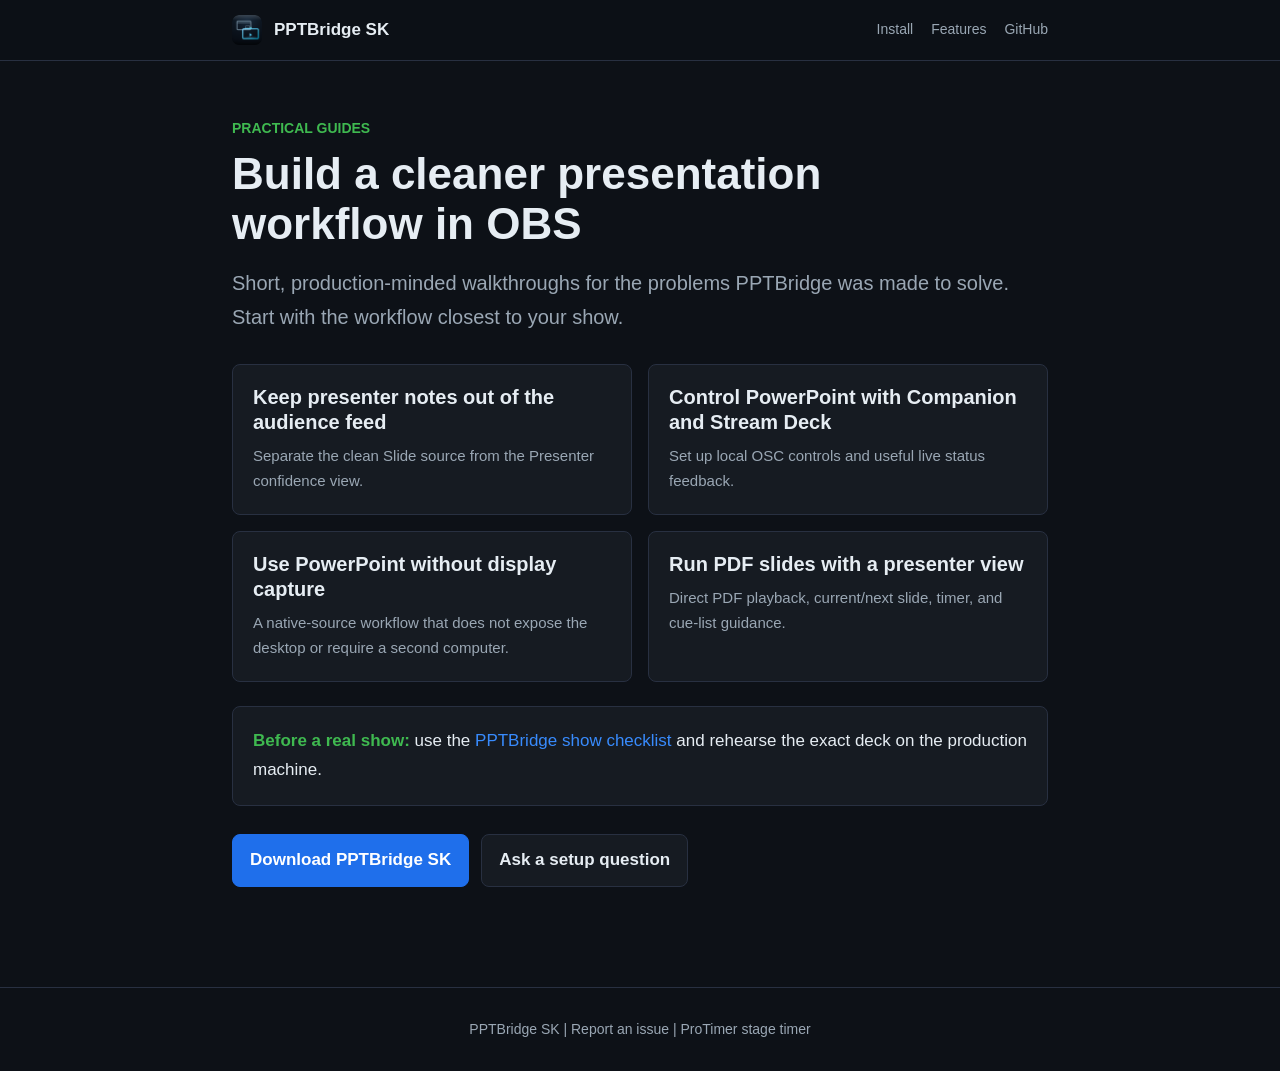
==== docs/guides/index.html @ 7652a82d "Add practical presentation workflow guides" ====
<!doctype html>
<html lang="en">
<head>
  <meta charset="utf-8" />
  <meta name="viewport" content="width=device-width, initial-scale=1" />
  <title>PPTBridge SK Guides - PowerPoint and PDF workflows in OBS</title>
  <meta name="description" content="Practical PPTBridge SK guides for clean PowerPoint and PDF slides, presenter notes, Bitfocus Companion, Stream Deck, and native OBS workflows." />
  <link rel="canonical" href="https://srdjankotarlic.github.io/pptbridge-sk-obs/guides/" />
  <link rel="icon" type="image/png" href="../assets/favicon.png" />
  <link rel="stylesheet" href="guide.css" />
</head>
<body>
<header class="site-header">
  <div class="wrap">
    <img src="../assets/favicon.png" alt="" />
    <a class="brand" href="../">PPTBridge SK</a>
    <nav><a href="../#install">Install</a><a href="../#features">Features</a><a href="https://github.com/srdjankotarlic/pptbridge-sk-obs">GitHub</a></nav>
  </div>
</header>
<main>
  <div class="wrap">
    <div class="eyebrow">Practical guides</div>
    <h1>Build a cleaner presentation workflow in OBS</h1>
    <p class="lede">Short, production-minded walkthroughs for the problems PPTBridge was made to solve. Start with the workflow closest to your show.</p>
    <div class="guide-grid">
      <article class="card"><a href="powerpoint-presenter-notes-obs.html"><h2>Keep presenter notes out of the audience feed</h2><p>Separate the clean Slide source from the Presenter confidence view.</p></a></article>
      <article class="card"><a href="companion-stream-deck-powerpoint-obs.html"><h2>Control PowerPoint with Companion and Stream Deck</h2><p>Set up local OSC controls and useful live status feedback.</p></a></article>
      <article class="card"><a href="powerpoint-obs-without-display-capture.html"><h2>Use PowerPoint without display capture</h2><p>A native-source workflow that does not expose the desktop or require a second computer.</p></a></article>
      <article class="card"><a href="pdf-slides-presenter-view-obs.html"><h2>Run PDF slides with a presenter view</h2><p>Direct PDF playback, current/next slide, timer, and cue-list guidance.</p></a></article>
    </div>
    <div class="callout"><strong>Before a real show:</strong> use the <a href="https://github.com/srdjankotarlic/pptbridge-sk-obs/blob/main/native-plugin/companion/PPTBridge-SK-Show-Checklist.md">PPTBridge show checklist</a> and rehearse the exact deck on the production machine.</div>
    <div class="cta-row"><a class="btn primary" href="https://github.com/srdjankotarlic/pptbridge-sk-obs/releases">Download PPTBridge SK</a><a class="btn secondary" href="https://github.com/srdjankotarlic/pptbridge-sk-obs/discussions">Ask a setup question</a></div>
  </div>
</main>
<footer><div class="wrap"><a href="../">PPTBridge SK</a> | <a href="https://github.com/srdjankotarlic/pptbridge-sk-obs/issues">Report an issue</a> | <a href="https://srdjankotarlic.github.io/protimer/">ProTimer stage timer</a></div></footer>
</body>
</html>
---- docs/guides/guide.css ----
:root {
  --bg: #0d1117;
  --panel: #161b22;
  --panel2: #1c2330;
  --line: #283041;
  --text: #e6edf3;
  --muted: #9aa7b4;
  --accent: #1f6feb;
  --accent2: #388bfd;
  --green: #3fb950;
  --radius: 8px;
  --maxw: 860px;
}

* { box-sizing: border-box; }
html { scroll-behavior: smooth; }
body {
  margin: 0;
  background: var(--bg);
  color: var(--text);
  font: 17px/1.7 -apple-system, BlinkMacSystemFont, "Segoe UI", Roboto, Helvetica, Arial, sans-serif;
  -webkit-font-smoothing: antialiased;
}
a { color: var(--accent2); text-decoration: none; }
a:hover { text-decoration: underline; }
img { max-width: 100%; height: auto; }
.wrap { max-width: var(--maxw); margin: 0 auto; padding: 0 22px; }
.site-header {
  position: sticky;
  top: 0;
  z-index: 10;
  border-bottom: 1px solid var(--line);
  background: rgba(13, 17, 23, 0.9);
  backdrop-filter: blur(8px);
}
.site-header .wrap { min-height: 60px; display: flex; align-items: center; gap: 12px; }
.site-header img { width: 30px; height: 30px; border-radius: 7px; }
.brand { color: var(--text); font-weight: 700; }
.site-header nav { margin-left: auto; display: flex; gap: 18px; font-size: 14px; }
.site-header nav a { color: var(--muted); }
main { padding: 56px 0 72px; }
.eyebrow { color: var(--green); font-size: 14px; font-weight: 700; text-transform: uppercase; }
h1 { margin: 8px 0 16px; max-width: 780px; font-size: 44px; line-height: 1.15; letter-spacing: 0; }
h2 { margin: 48px 0 12px; font-size: 28px; line-height: 1.25; letter-spacing: 0; }
h3 { margin: 28px 0 8px; font-size: 20px; letter-spacing: 0; }
.lede { margin: 0 0 26px; color: var(--muted); font-size: 20px; }
.meta { display: flex; flex-wrap: wrap; gap: 8px; margin: 0 0 30px; }
.meta span { border: 1px solid var(--line); border-radius: 999px; padding: 3px 10px; color: var(--muted); font-size: 13px; }
.cta-row { display: flex; flex-wrap: wrap; gap: 12px; margin: 28px 0; }
.btn { display: inline-block; border: 1px solid var(--line); border-radius: var(--radius); padding: 11px 17px; font-weight: 650; }
.btn.primary { background: var(--accent); border-color: var(--accent); color: #fff; }
.btn.secondary { background: var(--panel); color: var(--text); }
.callout, .checklist, .card {
  margin: 24px 0;
  border: 1px solid var(--line);
  border-radius: var(--radius);
  background: var(--panel);
  padding: 20px;
}
.callout strong { color: var(--green); }
.checklist ul, ol, ul { padding-left: 24px; }
li { margin: 8px 0; }
code { border: 1px solid var(--line); border-radius: 6px; background: var(--panel2); padding: 1px 6px; font-size: 0.9em; }
pre { overflow-x: auto; border: 1px solid var(--line); border-radius: var(--radius); background: var(--panel); padding: 16px; }
pre code { border: 0; background: transparent; padding: 0; }
.shot { margin: 30px 0; border: 1px solid var(--line); border-radius: var(--radius); display: block; }
.guide-grid { display: grid; grid-template-columns: repeat(2, minmax(0, 1fr)); gap: 16px; margin-top: 30px; }
.card { margin: 0; }
.card h2, .card h3 { margin: 0 0 8px; font-size: 20px; }
.card p { margin: 0; color: var(--muted); font-size: 15px; }
.card a { display: block; color: var(--text); }
.card a:hover { text-decoration: none; }
.card a:hover h2, .card a:hover h3 { color: var(--accent2); }
.next { margin-top: 54px; padding-top: 28px; border-top: 1px solid var(--line); }
footer { border-top: 1px solid var(--line); padding: 30px 0; color: var(--muted); font-size: 14px; text-align: center; }
footer a { color: var(--muted); }

@media (max-width: 680px) {
  body { font-size: 16px; }
  .site-header nav a:not(:last-child) { display: none; }
  main { padding-top: 38px; }
  h1 { font-size: 32px; overflow-wrap: anywhere; }
  .lede { font-size: 18px; }
  .guide-grid { grid-template-columns: 1fr; }
  .cta-row { flex-direction: column; }
  .btn { text-align: center; }
}
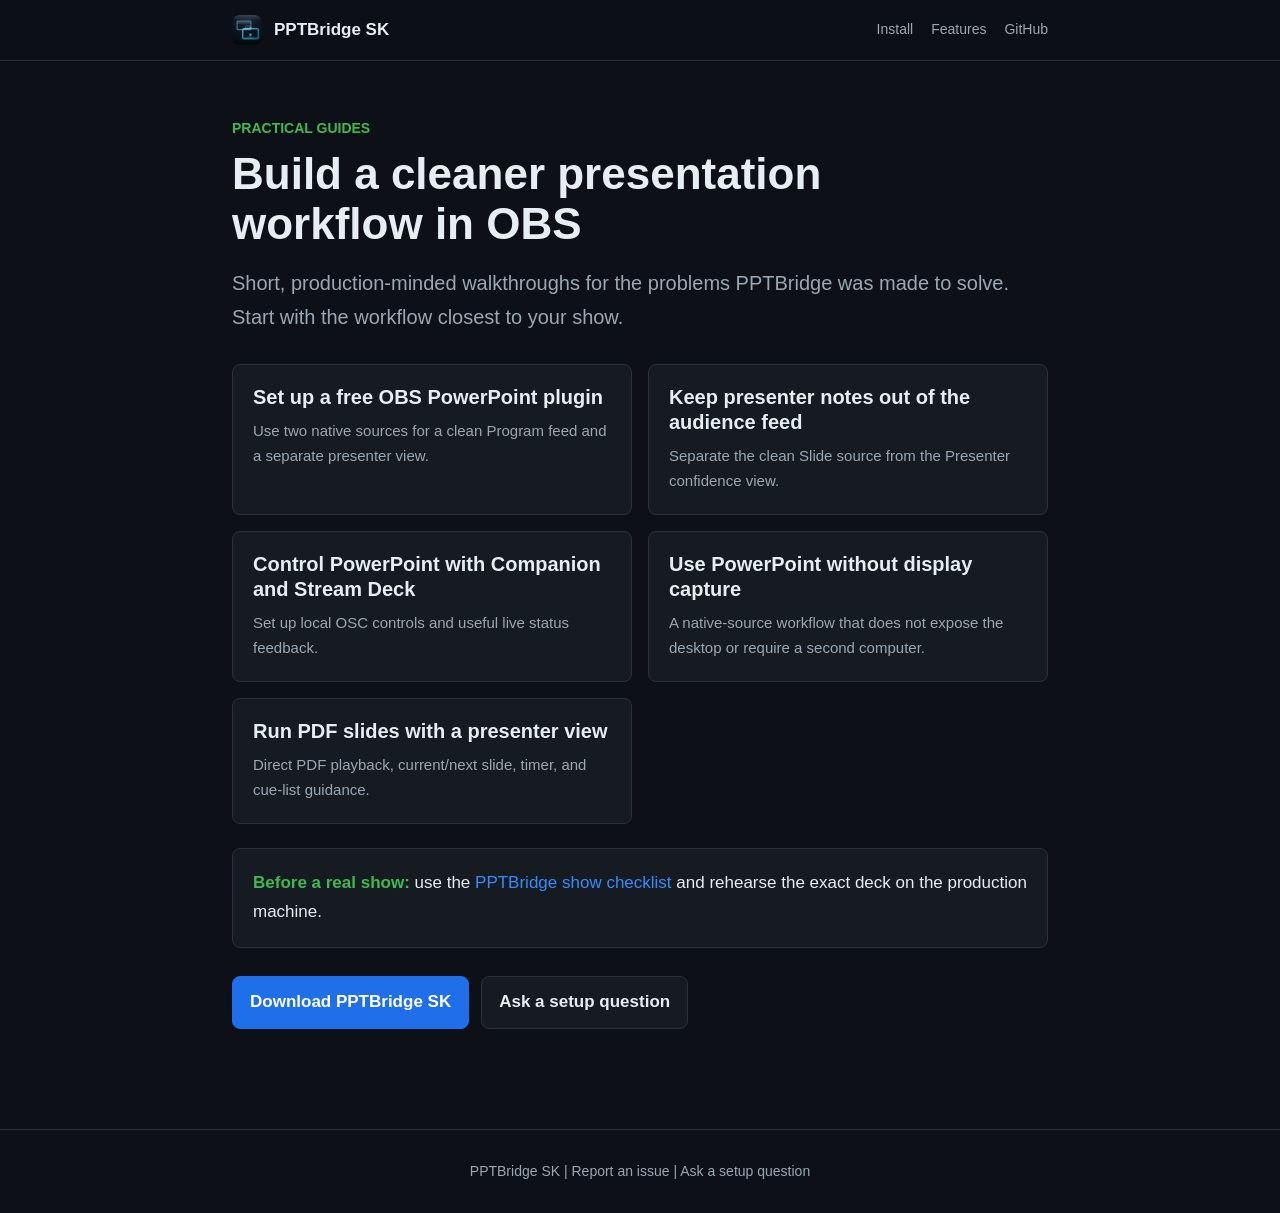
==== commit d4eb946a: "Improve PPTBridge search discovery and demo" ====
--- a/docs/guides/index.html
+++ b/docs/guides/index.html
@@ -23,6 +23,7 @@
     <h1>Build a cleaner presentation workflow in OBS</h1>
     <p class="lede">Short, production-minded walkthroughs for the problems PPTBridge was made to solve. Start with the workflow closest to your show.</p>
     <div class="guide-grid">
+      <article class="card"><a href="obs-powerpoint-plugin.html"><h2>Set up a free OBS PowerPoint plugin</h2><p>Use two native sources for a clean Program feed and a separate presenter view.</p></a></article>
       <article class="card"><a href="powerpoint-presenter-notes-obs.html"><h2>Keep presenter notes out of the audience feed</h2><p>Separate the clean Slide source from the Presenter confidence view.</p></a></article>
       <article class="card"><a href="companion-stream-deck-powerpoint-obs.html"><h2>Control PowerPoint with Companion and Stream Deck</h2><p>Set up local OSC controls and useful live status feedback.</p></a></article>
       <article class="card"><a href="powerpoint-obs-without-display-capture.html"><h2>Use PowerPoint without display capture</h2><p>A native-source workflow that does not expose the desktop or require a second computer.</p></a></article>
@@ -32,6 +33,6 @@
     <div class="cta-row"><a class="btn primary" href="https://github.com/srdjankotarlic/pptbridge-sk-obs/releases">Download PPTBridge SK</a><a class="btn secondary" href="https://github.com/srdjankotarlic/pptbridge-sk-obs/discussions">Ask a setup question</a></div>
   </div>
 </main>
-<footer><div class="wrap"><a href="../">PPTBridge SK</a> | <a href="https://github.com/srdjankotarlic/pptbridge-sk-obs/issues">Report an issue</a> | <a href="https://srdjankotarlic.github.io/protimer/">ProTimer stage timer</a></div></footer>
+<footer><div class="wrap"><a href="../">PPTBridge SK</a> | <a href="https://github.com/srdjankotarlic/pptbridge-sk-obs/issues">Report an issue</a> | <a href="https://github.com/srdjankotarlic/pptbridge-sk-obs/discussions">Ask a setup question</a></div></footer>
 </body>
 </html>
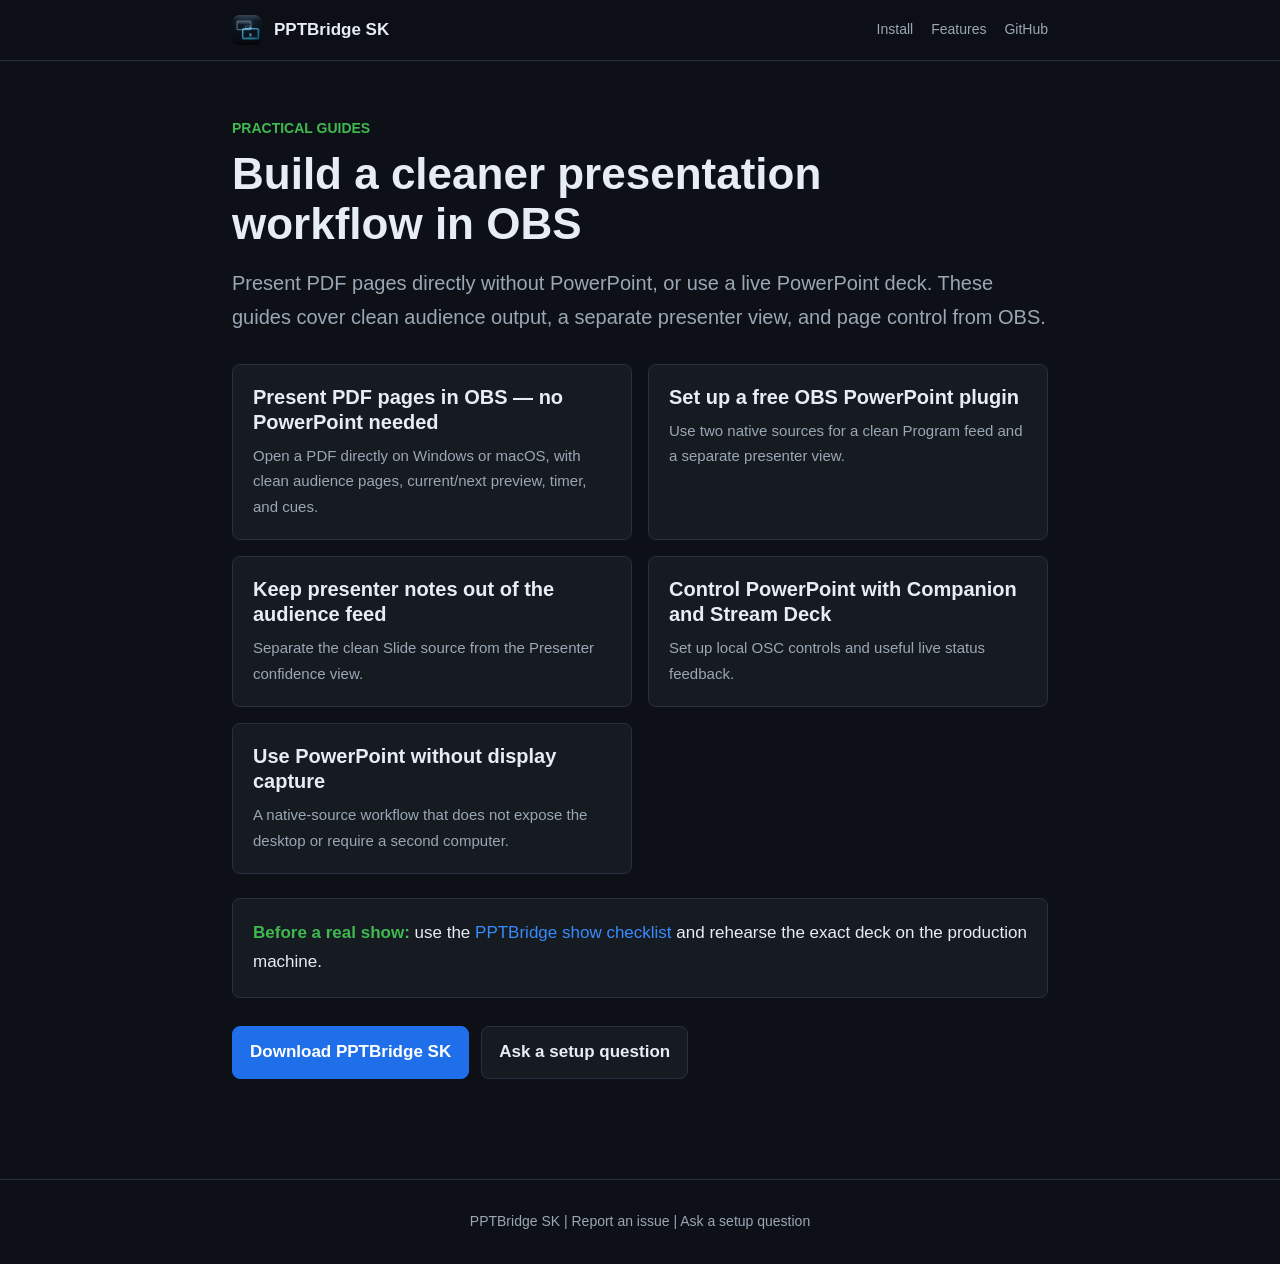
==== commit 21ec7357: "Make direct PDF presentation support visible across site and docs" ====
--- a/docs/guides/index.html
+++ b/docs/guides/index.html
@@ -21,13 +21,13 @@
   <div class="wrap">
     <div class="eyebrow">Practical guides</div>
     <h1>Build a cleaner presentation workflow in OBS</h1>
-    <p class="lede">Short, production-minded walkthroughs for the problems PPTBridge was made to solve. Start with the workflow closest to your show.</p>
+    <p class="lede">Present PDF pages directly without PowerPoint, or use a live PowerPoint deck. These guides cover clean audience output, a separate presenter view, and page control from OBS.</p>
     <div class="guide-grid">
+      <article class="card"><a href="pdf-slides-presenter-view-obs.html"><h2>Present PDF pages in OBS — no PowerPoint needed</h2><p>Open a PDF directly on Windows or macOS, with clean audience pages, current/next preview, timer, and cues.</p></a></article>
       <article class="card"><a href="obs-powerpoint-plugin.html"><h2>Set up a free OBS PowerPoint plugin</h2><p>Use two native sources for a clean Program feed and a separate presenter view.</p></a></article>
       <article class="card"><a href="powerpoint-presenter-notes-obs.html"><h2>Keep presenter notes out of the audience feed</h2><p>Separate the clean Slide source from the Presenter confidence view.</p></a></article>
       <article class="card"><a href="companion-stream-deck-powerpoint-obs.html"><h2>Control PowerPoint with Companion and Stream Deck</h2><p>Set up local OSC controls and useful live status feedback.</p></a></article>
       <article class="card"><a href="powerpoint-obs-without-display-capture.html"><h2>Use PowerPoint without display capture</h2><p>A native-source workflow that does not expose the desktop or require a second computer.</p></a></article>
-      <article class="card"><a href="pdf-slides-presenter-view-obs.html"><h2>Run PDF slides with a presenter view</h2><p>Direct PDF playback, current/next slide, timer, and cue-list guidance.</p></a></article>
     </div>
     <div class="callout"><strong>Before a real show:</strong> use the <a href="https://github.com/srdjankotarlic/pptbridge-sk-obs/blob/main/native-plugin/companion/PPTBridge-SK-Show-Checklist.md">PPTBridge show checklist</a> and rehearse the exact deck on the production machine.</div>
     <div class="cta-row"><a class="btn primary" href="https://github.com/srdjankotarlic/pptbridge-sk-obs/releases">Download PPTBridge SK</a><a class="btn secondary" href="https://github.com/srdjankotarlic/pptbridge-sk-obs/discussions">Ask a setup question</a></div>
